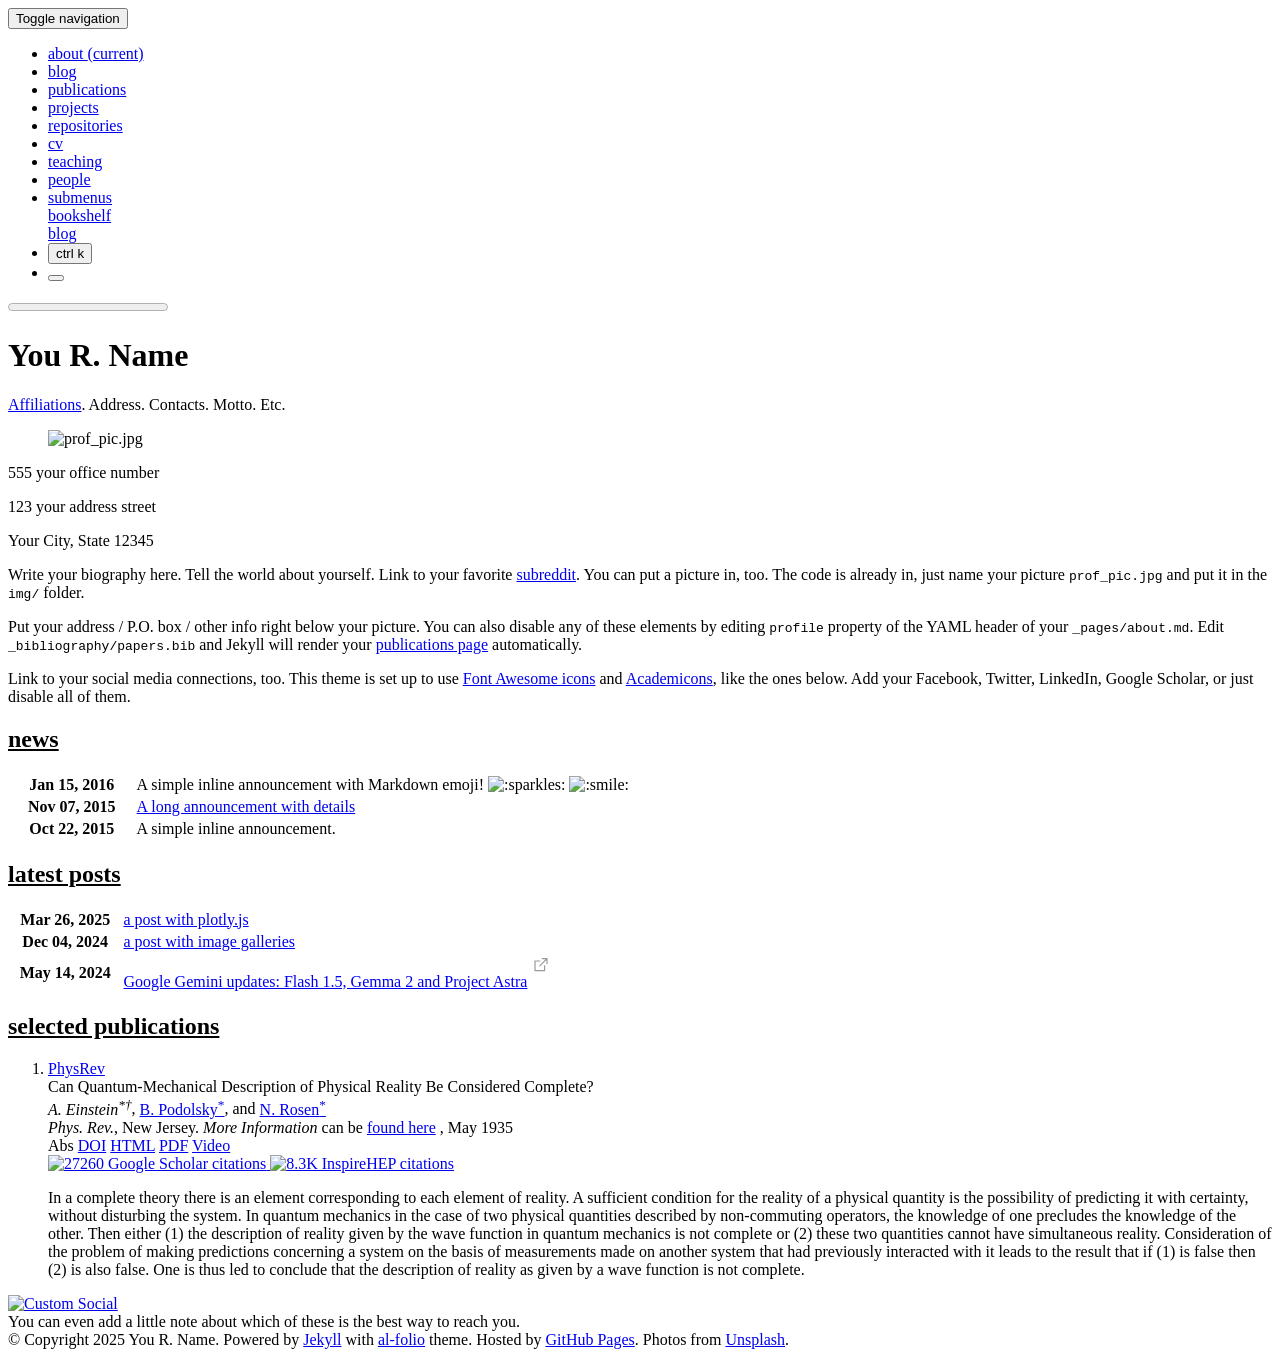
==== index.html @ 9311522e "Deploying to gh-pages from @ hiyaa1106/github.io@0f2633fef08ef905eaeafcde03e908ae1c4eefd9 🚀" ====
<!DOCTYPE html> <html lang="en"> <head> <meta http-equiv="Content-Type" content="text/html; charset=UTF-8"> <meta charset="utf-8"> <meta name="viewport" content="width=device-width, initial-scale=1, shrink-to-fit=no"> <meta http-equiv="X-UA-Compatible" content="IE=edge"> <title> You R. Name </title> <meta name="author" content="You R. Name"> <meta name="description" content="A simple, whitespace theme for academics. Based on [*folio](https://github.com/bogoli/-folio) design. "> <meta name="keywords" content="jekyll, jekyll-theme, academic-website, portfolio-website"> <link rel="stylesheet" href="/al-folio/assets/css/bootstrap.min.css?a4b3f509e79c54a512b890d73235ef04"> <link rel="stylesheet" href="https://cdn.jsdelivr.net/npm/mdbootstrap@4.20.0/css/mdb.min.css" integrity="sha256-jpjYvU3G3N6nrrBwXJoVEYI/0zw8htfFnhT9ljN3JJw=" crossorigin="anonymous"> <link defer rel="stylesheet" href="/al-folio/assets/css/academicons.min.css?f0b7046b84e425c55f3463ac249818f5"> <link defer rel="stylesheet" href="/al-folio/assets/css/scholar-icons.css?62b2ac103a88034e6882a5be5f3e2772"> <link defer rel="stylesheet" type="text/css" href="https://fonts.googleapis.com/css?family=Roboto:300,400,500,700|Roboto+Slab:100,300,400,500,700|Material+Icons&amp;display=swap"> <link defer rel="stylesheet" href="/al-folio/assets/css/jekyll-pygments-themes-github.css?591dab5a4e56573bf4ef7fd332894c99" media="" id="highlight_theme_light"> <link rel="shortcut icon" href="data:image/svg+xml,&lt;svg%20xmlns=%22http://www.w3.org/2000/svg%22%20viewBox=%220%200%20100%20100%22&gt;&lt;text%20y=%22.9em%22%20font-size=%2290%22&gt;%E2%9A%9B%EF%B8%8F&lt;/text&gt;&lt;/svg&gt;"> <link rel="stylesheet" href="/al-folio/assets/css/main.css?d41d8cd98f00b204e9800998ecf8427e"> <link rel="canonical" href="https://alshedivat.github.io/al-folio/"> <script src="/al-folio/assets/js/theme.js?a81d82887dd692e91686b43de4542f18"></script> <link defer rel="stylesheet" href="/al-folio/assets/css/jekyll-pygments-themes-native.css?5847e5ed4a4568527aa6cfab446049ca" media="none" id="highlight_theme_dark"> <script>
    initTheme();
  </script> </head> <body class="fixed-top-nav "> <header> <nav id="navbar" class="navbar navbar-light navbar-expand-sm fixed-top" role="navigation"> <div class="container"> <button class="navbar-toggler collapsed ml-auto" type="button" data-toggle="collapse" data-target="#navbarNav" aria-controls="navbarNav" aria-expanded="false" aria-label="Toggle navigation"> <span class="sr-only">Toggle navigation</span> <span class="icon-bar top-bar"></span> <span class="icon-bar middle-bar"></span> <span class="icon-bar bottom-bar"></span> </button> <div class="collapse navbar-collapse text-right" id="navbarNav"> <ul class="navbar-nav ml-auto flex-nowrap"> <li class="nav-item active"> <a class="nav-link" href="/al-folio/">about <span class="sr-only">(current)</span> </a> </li> <li class="nav-item "> <a class="nav-link" href="/al-folio/blog/">blog </a> </li> <li class="nav-item "> <a class="nav-link" href="/al-folio/publications/">publications </a> </li> <li class="nav-item "> <a class="nav-link" href="/al-folio/projects/">projects </a> </li> <li class="nav-item "> <a class="nav-link" href="/al-folio/repositories/">repositories </a> </li> <li class="nav-item "> <a class="nav-link" href="/al-folio/cv/">cv </a> </li> <li class="nav-item "> <a class="nav-link" href="/al-folio/teaching/">teaching </a> </li> <li class="nav-item "> <a class="nav-link" href="/al-folio/people/">people </a> </li> <li class="nav-item dropdown "> <a class="nav-link dropdown-toggle" href="#" id="navbarDropdown" role="button" data-toggle="dropdown" aria-haspopup="true" aria-expanded="false">submenus </a> <div class="dropdown-menu dropdown-menu-right" aria-labelledby="navbarDropdown"> <a class="dropdown-item " href="/al-folio/books/">bookshelf</a> <div class="dropdown-divider"></div> <a class="dropdown-item " href="/al-folio/blog/">blog</a> </div> </li> <li class="nav-item"> <button id="search-toggle" title="Search" onclick="openSearchModal()"> <span class="nav-link">ctrl k <i class="ti ti-search"></i></span> </button> </li> <li class="toggle-container"> <button id="light-toggle" title="Change theme"> <i class="ti ti-sun-moon" id="light-toggle-system"></i> <i class="ti ti-moon-filled" id="light-toggle-dark"></i> <i class="ti ti-sun-filled" id="light-toggle-light"></i> </button> </li> </ul> </div> </div> </nav> <progress id="progress" value="0"> <div class="progress-container"> <span class="progress-bar"></span> </div> </progress> </header> <div class="container mt-5" role="main"> <div class="post"> <header class="post-header"> <h1 class="post-title"> <span class="font-weight-bold">You</span> R. Name </h1> <p class="desc"><a href="#">Affiliations</a>. Address. Contacts. Motto. Etc.</p> </header> <article> <div class="profile float-right"> <figure> <picture> <source class="responsive-img-srcset" srcset="/al-folio/assets/img/prof_pic-480.webp 480w,/al-folio/assets/img/prof_pic-800.webp 800w,/al-folio/assets/img/prof_pic-1400.webp 1400w," type="image/webp" sizes="(min-width: 930px) 270.0px, (min-width: 576px) 30vw, 95vw"> <img src="/al-folio/assets/img/prof_pic.jpg?974957d202f671e4fa6700c04e68deae" class="img-fluid z-depth-1 rounded" width="100%" height="auto" alt="prof_pic.jpg" loading="eager" onerror="this.onerror=null; $('.responsive-img-srcset').remove();"> </source></picture> </figure> <div class="more-info"> <p>555 your office number</p> <p>123 your address street</p> <p>Your City, State 12345</p> </div> </div> <div class="clearfix"> <p>Write your biography here. Tell the world about yourself. Link to your favorite <a href="http://reddit.com" rel="external nofollow noopener" target="_blank">subreddit</a>. You can put a picture in, too. The code is already in, just name your picture <code class="language-plaintext highlighter-rouge">prof_pic.jpg</code> and put it in the <code class="language-plaintext highlighter-rouge">img/</code> folder.</p> <p>Put your address / P.O. box / other info right below your picture. You can also disable any of these elements by editing <code class="language-plaintext highlighter-rouge">profile</code> property of the YAML header of your <code class="language-plaintext highlighter-rouge">_pages/about.md</code>. Edit <code class="language-plaintext highlighter-rouge">_bibliography/papers.bib</code> and Jekyll will render your <a href="/al-folio/publications/">publications page</a> automatically.</p> <p>Link to your social media connections, too. This theme is set up to use <a href="https://fontawesome.com/" rel="external nofollow noopener" target="_blank">Font Awesome icons</a> and <a href="https://jpswalsh.github.io/academicons/" rel="external nofollow noopener" target="_blank">Academicons</a>, like the ones below. Add your Facebook, Twitter, LinkedIn, Google Scholar, or just disable all of them.</p> </div> <h2> <a href="/al-folio/news/" style="color: inherit">news</a> </h2> <div class="news"> <div class="table-responsive"> <table class="table table-sm table-borderless"> <tr> <th scope="row" style="width: 20%">Jan 15, 2016</th> <td> A simple inline announcement with Markdown emoji! <img class="emoji" title=":sparkles:" alt=":sparkles:" src="https://github.githubassets.com/images/icons/emoji/unicode/2728.png" height="20" width="20"> <img class="emoji" title=":smile:" alt=":smile:" src="https://github.githubassets.com/images/icons/emoji/unicode/1f604.png" height="20" width="20"> </td> </tr> <tr> <th scope="row" style="width: 20%">Nov 07, 2015</th> <td> <a class="news-title" href="/al-folio/news/announcement_2/">A long announcement with details</a> </td> </tr> <tr> <th scope="row" style="width: 20%">Oct 22, 2015</th> <td> A simple inline announcement. </td> </tr> </table> </div> </div> <h2> <a href="/al-folio/blog/" style="color: inherit">latest posts</a> </h2> <div class="news"> <div class="table-responsive" style="max-height: 60vw"> <table class="table table-sm table-borderless"> <tr> <th scope="row" style="width: 20%">Mar 26, 2025</th> <td> <a class="news-title" href="/al-folio/blog/2025/plotly/">a post with plotly.js</a> </td> </tr> <tr> <th scope="row" style="width: 20%">Dec 04, 2024</th> <td> <a class="news-title" href="/al-folio/blog/2024/photo-gallery/">a post with image galleries</a> </td> </tr> <tr> <th scope="row" style="width: 20%">May 14, 2024</th> <td> <a class="news-title" href="https://blog.google/technology/ai/google-gemini-update-flash-ai-assistant-io-2024/" target="_blank" rel="external nofollow noopener">Google Gemini updates: Flash 1.5, Gemma 2 and Project Astra</a> <svg width="2rem" height="2rem" viewbox="0 0 40 40" xmlns="http://www.w3.org/2000/svg"> <path d="M17 13.5v6H5v-12h6m3-3h6v6m0-6-9 9" class="icon_svg-stroke" stroke="#999" stroke-width="1.5" fill="none" fill-rule="evenodd" stroke-linecap="round" stroke-linejoin="round"></path> </svg> </td> </tr> </table> </div> </div> <h2> <a href="/al-folio/publications/" style="color: inherit">selected publications</a> </h2> <div class="publications"> <ol class="bibliography"><li> <div class="row"> <div class="col col-sm-2 abbr"> <abbr class="badge rounded w-100"> <a href="https://journals.aps.org/" rel="external nofollow noopener" target="_blank">PhysRev</a> </abbr> </div> <div id="PhysRev.47.777" class="col-sm-8"> <div class="title">Can Quantum-Mechanical Description of Physical Reality Be Considered Complete?</div> <div class="author"> <em>A. Einstein<sup>*†</sup></em>, <a href="https://en.wikipedia.org/wiki/Boris_Podolsky" rel="external nofollow noopener" target="_blank">B. Podolsky<sup>*</sup></a>, and <a href="https://en.wikipedia.org/wiki/Nathan_Rosen" rel="external nofollow noopener" target="_blank">N. Rosen<sup>*</sup></a> <i class="fa-solid fa-circle-info ml-1" data-toggle="popover" data-placement="top" data-html="true" data-content="* Example use of superscripts&lt;br&gt;† Albert Einstein"> </i> </div> <div class="periodical"> <em>Phys. Rev.</em>, New Jersey. <em>More Information</em> can be <a href="https://github.com/alshedivat/al-folio/" rel="external nofollow noopener" target="_blank">found here</a> , May 1935 </div> <div class="periodical"> </div> <div class="links"> <a class="abstract btn btn-sm z-depth-0" role="button">Abs</a> <a href="https://doi.org/10.1103/PhysRev.47.777" class="btn btn-sm z-depth-0" role="button" rel="external nofollow noopener" target="_blank">DOI</a> <a href="https://journals.aps.org/pr/abstract/10.1103/PhysRev.47.777" class="btn btn-sm z-depth-0" role="button" rel="external nofollow noopener" target="_blank">HTML</a> <a href="/al-folio/assets/pdf/example_pdf.pdf" class="btn btn-sm z-depth-0" role="button">PDF</a> <a href="https://www.youtube-nocookie.com/embed/aqz-KE-bpKQ" class="btn btn-sm z-depth-0" role="button" rel="external nofollow noopener" target="_blank">Video</a> </div> <div class="badges"> <span class="altmetric-embed" data-badge-type="2" data-badge-popover="right" data-altmetric-id="248277"></span> <span class="__dimensions_badge_embed__" data-doi="10.1103/PhysRev.47.777" data-style="small_rectangle" data-legend="hover-right" style="margin-bottom: 3px;"></span> <a href="https://scholar.google.com/citations?view_op=view_citation&amp;hl=en&amp;user=qc6CJjYAAAAJ&amp;citation_for_view=qc6CJjYAAAAJ:qyhmnyLat1gC" aria-label="Google Scholar link" role="button" rel="external nofollow noopener" target="_blank"> <img src="https://img.shields.io/badge/scholar-27260-4285F4?logo=googlescholar&amp;labelColor=beige" alt="27260 Google Scholar citations"> </a> <a href="https://inspirehep.net/literature/3255" aria-label="Inspirehep link" role="button" rel="external nofollow noopener" target="_blank"> <img src="https://img.shields.io/badge/inspire-8.3K-001628?logo=inspire&amp;logoColor=001628&amp;labelColor=beige" alt="8.3K InspireHEP citations"> </a> </div> <div class="abstract hidden"> <p>In a complete theory there is an element corresponding to each element of reality. A sufficient condition for the reality of a physical quantity is the possibility of predicting it with certainty, without disturbing the system. In quantum mechanics in the case of two physical quantities described by non-commuting operators, the knowledge of one precludes the knowledge of the other. Then either (1) the description of reality given by the wave function in quantum mechanics is not complete or (2) these two quantities cannot have simultaneous reality. Consideration of the problem of making predictions concerning a system on the basis of measurements made on another system that had previously interacted with it leads to the result that if (1) is false then (2) is also false. One is thus led to conclude that the description of reality as given by a wave function is not complete.</p> </div> </div> </div> </li></ol> </div> <div class="social"> <div class="contact-icons"> <a href="/al-folio/assets/pdf/example_pdf.pdf" title="CV" target="_blank"><i class="ai ai-cv"></i></a> <a href="mailto:%79%6F%75@%65%78%61%6D%70%6C%65.%63%6F%6D" title="email"><i class="fa-solid fa-envelope"></i></a> <a href="https://inspirehep.net/authors/1010907" title="Inspire HEP" rel="external nofollow noopener" target="_blank"><i class="ai ai-inspire"></i></a> <a href="/al-folio/feed.xml" title="RSS Feed"><i class="fa-solid fa-square-rss"></i></a> <a href="https://scholar.google.com/citations?user=qc6CJjYAAAAJ" title="Google Scholar" rel="external nofollow noopener" target="_blank"><i class="ai ai-google-scholar"></i></a> <a href="https://www.alberteinstein.com/" title="Custom Social" rel="external nofollow noopener" target="_blank"> <img src="https://www.alberteinstein.com/wp-content/uploads/2024/03/cropped-favicon-192x192.png" alt="Custom Social"> </a> </div> <div class="contact-note">You can even add a little note about which of these is the best way to reach you. </div> </div> </article> </div> </div> <footer class="fixed-bottom" role="contentinfo"> <div class="container mt-0"> © Copyright 2025 You R. Name. Powered by <a href="https://jekyllrb.com/" target="_blank" rel="external nofollow noopener">Jekyll</a> with <a href="https://github.com/alshedivat/al-folio" rel="external nofollow noopener" target="_blank">al-folio</a> theme. Hosted by <a href="https://pages.github.com/" target="_blank" rel="external nofollow noopener">GitHub Pages</a>. Photos from <a href="https://unsplash.com" target="_blank" rel="external nofollow noopener">Unsplash</a>. </div> </footer> <script src="https://cdn.jsdelivr.net/npm/jquery@3.6.0/dist/jquery.min.js" integrity="sha256-/xUj+3OJU5yExlq6GSYGSHk7tPXikynS7ogEvDej/m4=" crossorigin="anonymous"></script> <script src="/al-folio/assets/js/bootstrap.bundle.min.js"></script> <script src="https://cdn.jsdelivr.net/npm/mdbootstrap@4.20.0/js/mdb.min.js" integrity="sha256-NdbiivsvWt7VYCt6hYNT3h/th9vSTL4EDWeGs5SN3DA=" crossorigin="anonymous"></script> <script defer src="https://cdn.jsdelivr.net/npm/masonry-layout@4.2.2/dist/masonry.pkgd.min.js" integrity="sha256-Nn1q/fx0H7SNLZMQ5Hw5JLaTRZp0yILA/FRexe19VdI=" crossorigin="anonymous"></script> <script defer src="https://cdn.jsdelivr.net/npm/imagesloaded@5.0.0/imagesloaded.pkgd.min.js" integrity="sha256-htrLFfZJ6v5udOG+3kNLINIKh2gvoKqwEhHYfTTMICc=" crossorigin="anonymous"></script> <script defer src="/al-folio/assets/js/masonry.js?a0db7e5d5c70cc3252b3138b0c91dcaf" type="text/javascript"></script> <script defer src="https://cdn.jsdelivr.net/npm/medium-zoom@1.1.0/dist/medium-zoom.min.js" integrity="sha256-ZgMyDAIYDYGxbcpJcfUnYwNevG/xi9OHKaR/8GK+jWc=" crossorigin="anonymous"></script> <script defer src="/al-folio/assets/js/zoom.js?85ddb88934d28b74e78031fd54cf8308"></script> <script src="/al-folio/assets/js/no_defer.js?2781658a0a2b13ed609542042a859126"></script> <script defer src="/al-folio/assets/js/common.js?c15de51d4bb57887caa2c21988d97279"></script> <script defer src="/al-folio/assets/js/copy_code.js?c8a01c11a92744d44b093fc3bda915df" type="text/javascript"></script> <script defer src="/al-folio/assets/js/jupyter_new_tab.js?d9f17b6adc2311cbabd747f4538bb15f"></script> <script async src="https://d1bxh8uas1mnw7.cloudfront.net/assets/embed.js"></script> <script async src="https://badge.dimensions.ai/badge.js"></script> <script defer type="text/javascript" id="MathJax-script" src="https://cdn.jsdelivr.net/npm/mathjax@3.2.2/es5/tex-mml-chtml.js" integrity="sha256-MASABpB4tYktI2Oitl4t+78w/lyA+D7b/s9GEP0JOGI=" crossorigin="anonymous"></script> <script src="/al-folio/assets/js/mathjax-setup.js?a5bb4e6a542c546dd929b24b8b236dfd"></script> <script defer src="https://cdnjs.cloudflare.com/polyfill/v3/polyfill.min.js?features=es6" crossorigin="anonymous"></script> <script defer src="/al-folio/assets/js/progress-bar.js?2f30e0e6801ea8f5036fa66e1ab0a71a" type="text/javascript"></script> <script src="/al-folio/assets/js/vanilla-back-to-top.min.js?f40d453793ff4f64e238e420181a1d17"></script> <script>
    addBackToTop();
  </script> <script type="module" src="/al-folio/assets/js/search/ninja-keys.min.js?a3446f084dcaecc5f75aa1757d087dcf"></script> <ninja-keys hidebreadcrumbs noautoloadmdicons placeholder="Type to start searching"></ninja-keys> <script src="/al-folio/assets/js/search-setup.js?6c304f7b1992d4b60f7a07956e52f04a"></script> <script src="/al-folio/assets/js/search-data.js"></script> <script src="/al-folio/assets/js/shortcut-key.js?6f508d74becd347268a7f822bca7309d"></script> </body> </html>
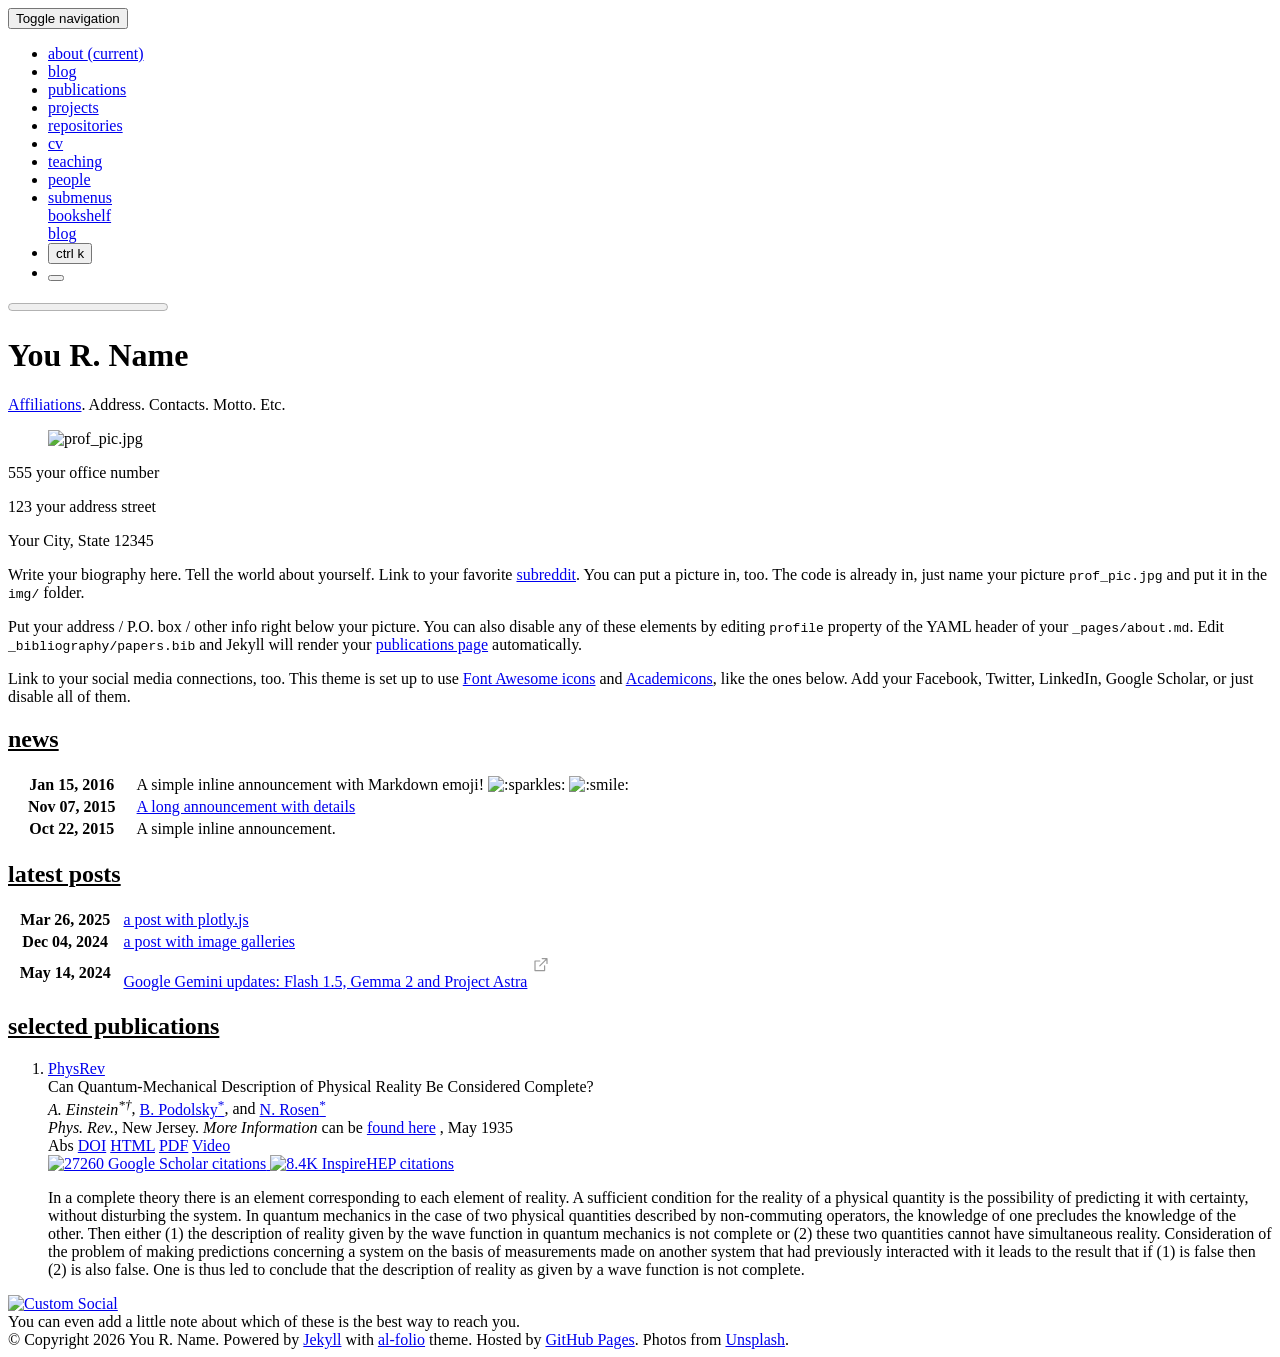
==== commit e82ba5c4: "Deploying to gh-pages from @ hiyaa1106/github.io@1d0d1fbc29e5f414a9b60d24af4a38abe0039ab9 🚀" ====
--- a/index.html
+++ b/index.html
@@ -1,5 +1,5 @@
 <!DOCTYPE html> <html lang="en"> <head> <meta http-equiv="Content-Type" content="text/html; charset=UTF-8"> <meta charset="utf-8"> <meta name="viewport" content="width=device-width, initial-scale=1, shrink-to-fit=no"> <meta http-equiv="X-UA-Compatible" content="IE=edge"> <title> You R. Name </title> <meta name="author" content="You R. Name"> <meta name="description" content="A simple, whitespace theme for academics. Based on [*folio](https://github.com/bogoli/-folio) design. "> <meta name="keywords" content="jekyll, jekyll-theme, academic-website, portfolio-website"> <link rel="stylesheet" href="/al-folio/assets/css/bootstrap.min.css?a4b3f509e79c54a512b890d73235ef04"> <link rel="stylesheet" href="https://cdn.jsdelivr.net/npm/mdbootstrap@4.20.0/css/mdb.min.css" integrity="sha256-jpjYvU3G3N6nrrBwXJoVEYI/0zw8htfFnhT9ljN3JJw=" crossorigin="anonymous"> <link defer rel="stylesheet" href="/al-folio/assets/css/academicons.min.css?f0b7046b84e425c55f3463ac249818f5"> <link defer rel="stylesheet" href="/al-folio/assets/css/scholar-icons.css?62b2ac103a88034e6882a5be5f3e2772"> <link defer rel="stylesheet" type="text/css" href="https://fonts.googleapis.com/css?family=Roboto:300,400,500,700|Roboto+Slab:100,300,400,500,700|Material+Icons&amp;display=swap"> <link defer rel="stylesheet" href="/al-folio/assets/css/jekyll-pygments-themes-github.css?591dab5a4e56573bf4ef7fd332894c99" media="" id="highlight_theme_light"> <link rel="shortcut icon" href="data:image/svg+xml,&lt;svg%20xmlns=%22http://www.w3.org/2000/svg%22%20viewBox=%220%200%20100%20100%22&gt;&lt;text%20y=%22.9em%22%20font-size=%2290%22&gt;%E2%9A%9B%EF%B8%8F&lt;/text&gt;&lt;/svg&gt;"> <link rel="stylesheet" href="/al-folio/assets/css/main.css?d41d8cd98f00b204e9800998ecf8427e"> <link rel="canonical" href="https://alshedivat.github.io/al-folio/"> <script src="/al-folio/assets/js/theme.js?a81d82887dd692e91686b43de4542f18"></script> <link defer rel="stylesheet" href="/al-folio/assets/css/jekyll-pygments-themes-native.css?5847e5ed4a4568527aa6cfab446049ca" media="none" id="highlight_theme_dark"> <script>
     initTheme();
-  </script> </head> <body class="fixed-top-nav "> <header> <nav id="navbar" class="navbar navbar-light navbar-expand-sm fixed-top" role="navigation"> <div class="container"> <button class="navbar-toggler collapsed ml-auto" type="button" data-toggle="collapse" data-target="#navbarNav" aria-controls="navbarNav" aria-expanded="false" aria-label="Toggle navigation"> <span class="sr-only">Toggle navigation</span> <span class="icon-bar top-bar"></span> <span class="icon-bar middle-bar"></span> <span class="icon-bar bottom-bar"></span> </button> <div class="collapse navbar-collapse text-right" id="navbarNav"> <ul class="navbar-nav ml-auto flex-nowrap"> <li class="nav-item active"> <a class="nav-link" href="/al-folio/">about <span class="sr-only">(current)</span> </a> </li> <li class="nav-item "> <a class="nav-link" href="/al-folio/blog/">blog </a> </li> <li class="nav-item "> <a class="nav-link" href="/al-folio/publications/">publications </a> </li> <li class="nav-item "> <a class="nav-link" href="/al-folio/projects/">projects </a> </li> <li class="nav-item "> <a class="nav-link" href="/al-folio/repositories/">repositories </a> </li> <li class="nav-item "> <a class="nav-link" href="/al-folio/cv/">cv </a> </li> <li class="nav-item "> <a class="nav-link" href="/al-folio/teaching/">teaching </a> </li> <li class="nav-item "> <a class="nav-link" href="/al-folio/people/">people </a> </li> <li class="nav-item dropdown "> <a class="nav-link dropdown-toggle" href="#" id="navbarDropdown" role="button" data-toggle="dropdown" aria-haspopup="true" aria-expanded="false">submenus </a> <div class="dropdown-menu dropdown-menu-right" aria-labelledby="navbarDropdown"> <a class="dropdown-item " href="/al-folio/books/">bookshelf</a> <div class="dropdown-divider"></div> <a class="dropdown-item " href="/al-folio/blog/">blog</a> </div> </li> <li class="nav-item"> <button id="search-toggle" title="Search" onclick="openSearchModal()"> <span class="nav-link">ctrl k <i class="ti ti-search"></i></span> </button> </li> <li class="toggle-container"> <button id="light-toggle" title="Change theme"> <i class="ti ti-sun-moon" id="light-toggle-system"></i> <i class="ti ti-moon-filled" id="light-toggle-dark"></i> <i class="ti ti-sun-filled" id="light-toggle-light"></i> </button> </li> </ul> </div> </div> </nav> <progress id="progress" value="0"> <div class="progress-container"> <span class="progress-bar"></span> </div> </progress> </header> <div class="container mt-5" role="main"> <div class="post"> <header class="post-header"> <h1 class="post-title"> <span class="font-weight-bold">You</span> R. Name </h1> <p class="desc"><a href="#">Affiliations</a>. Address. Contacts. Motto. Etc.</p> </header> <article> <div class="profile float-right"> <figure> <picture> <source class="responsive-img-srcset" srcset="/al-folio/assets/img/prof_pic-480.webp 480w,/al-folio/assets/img/prof_pic-800.webp 800w,/al-folio/assets/img/prof_pic-1400.webp 1400w," type="image/webp" sizes="(min-width: 930px) 270.0px, (min-width: 576px) 30vw, 95vw"> <img src="/al-folio/assets/img/prof_pic.jpg?974957d202f671e4fa6700c04e68deae" class="img-fluid z-depth-1 rounded" width="100%" height="auto" alt="prof_pic.jpg" loading="eager" onerror="this.onerror=null; $('.responsive-img-srcset').remove();"> </source></picture> </figure> <div class="more-info"> <p>555 your office number</p> <p>123 your address street</p> <p>Your City, State 12345</p> </div> </div> <div class="clearfix"> <p>Write your biography here. Tell the world about yourself. Link to your favorite <a href="http://reddit.com" rel="external nofollow noopener" target="_blank">subreddit</a>. You can put a picture in, too. The code is already in, just name your picture <code class="language-plaintext highlighter-rouge">prof_pic.jpg</code> and put it in the <code class="language-plaintext highlighter-rouge">img/</code> folder.</p> <p>Put your address / P.O. box / other info right below your picture. You can also disable any of these elements by editing <code class="language-plaintext highlighter-rouge">profile</code> property of the YAML header of your <code class="language-plaintext highlighter-rouge">_pages/about.md</code>. Edit <code class="language-plaintext highlighter-rouge">_bibliography/papers.bib</code> and Jekyll will render your <a href="/al-folio/publications/">publications page</a> automatically.</p> <p>Link to your social media connections, too. This theme is set up to use <a href="https://fontawesome.com/" rel="external nofollow noopener" target="_blank">Font Awesome icons</a> and <a href="https://jpswalsh.github.io/academicons/" rel="external nofollow noopener" target="_blank">Academicons</a>, like the ones below. Add your Facebook, Twitter, LinkedIn, Google Scholar, or just disable all of them.</p> </div> <h2> <a href="/al-folio/news/" style="color: inherit">news</a> </h2> <div class="news"> <div class="table-responsive"> <table class="table table-sm table-borderless"> <tr> <th scope="row" style="width: 20%">Jan 15, 2016</th> <td> A simple inline announcement with Markdown emoji! <img class="emoji" title=":sparkles:" alt=":sparkles:" src="https://github.githubassets.com/images/icons/emoji/unicode/2728.png" height="20" width="20"> <img class="emoji" title=":smile:" alt=":smile:" src="https://github.githubassets.com/images/icons/emoji/unicode/1f604.png" height="20" width="20"> </td> </tr> <tr> <th scope="row" style="width: 20%">Nov 07, 2015</th> <td> <a class="news-title" href="/al-folio/news/announcement_2/">A long announcement with details</a> </td> </tr> <tr> <th scope="row" style="width: 20%">Oct 22, 2015</th> <td> A simple inline announcement. </td> </tr> </table> </div> </div> <h2> <a href="/al-folio/blog/" style="color: inherit">latest posts</a> </h2> <div class="news"> <div class="table-responsive" style="max-height: 60vw"> <table class="table table-sm table-borderless"> <tr> <th scope="row" style="width: 20%">Mar 26, 2025</th> <td> <a class="news-title" href="/al-folio/blog/2025/plotly/">a post with plotly.js</a> </td> </tr> <tr> <th scope="row" style="width: 20%">Dec 04, 2024</th> <td> <a class="news-title" href="/al-folio/blog/2024/photo-gallery/">a post with image galleries</a> </td> </tr> <tr> <th scope="row" style="width: 20%">May 14, 2024</th> <td> <a class="news-title" href="https://blog.google/technology/ai/google-gemini-update-flash-ai-assistant-io-2024/" target="_blank" rel="external nofollow noopener">Google Gemini updates: Flash 1.5, Gemma 2 and Project Astra</a> <svg width="2rem" height="2rem" viewbox="0 0 40 40" xmlns="http://www.w3.org/2000/svg"> <path d="M17 13.5v6H5v-12h6m3-3h6v6m0-6-9 9" class="icon_svg-stroke" stroke="#999" stroke-width="1.5" fill="none" fill-rule="evenodd" stroke-linecap="round" stroke-linejoin="round"></path> </svg> </td> </tr> </table> </div> </div> <h2> <a href="/al-folio/publications/" style="color: inherit">selected publications</a> </h2> <div class="publications"> <ol class="bibliography"><li> <div class="row"> <div class="col col-sm-2 abbr"> <abbr class="badge rounded w-100"> <a href="https://journals.aps.org/" rel="external nofollow noopener" target="_blank">PhysRev</a> </abbr> </div> <div id="PhysRev.47.777" class="col-sm-8"> <div class="title">Can Quantum-Mechanical Description of Physical Reality Be Considered Complete?</div> <div class="author"> <em>A. Einstein<sup>*†</sup></em>, <a href="https://en.wikipedia.org/wiki/Boris_Podolsky" rel="external nofollow noopener" target="_blank">B. Podolsky<sup>*</sup></a>, and <a href="https://en.wikipedia.org/wiki/Nathan_Rosen" rel="external nofollow noopener" target="_blank">N. Rosen<sup>*</sup></a> <i class="fa-solid fa-circle-info ml-1" data-toggle="popover" data-placement="top" data-html="true" data-content="* Example use of superscripts&lt;br&gt;† Albert Einstein"> </i> </div> <div class="periodical"> <em>Phys. Rev.</em>, New Jersey. <em>More Information</em> can be <a href="https://github.com/alshedivat/al-folio/" rel="external nofollow noopener" target="_blank">found here</a> , May 1935 </div> <div class="periodical"> </div> <div class="links"> <a class="abstract btn btn-sm z-depth-0" role="button">Abs</a> <a href="https://doi.org/10.1103/PhysRev.47.777" class="btn btn-sm z-depth-0" role="button" rel="external nofollow noopener" target="_blank">DOI</a> <a href="https://journals.aps.org/pr/abstract/10.1103/PhysRev.47.777" class="btn btn-sm z-depth-0" role="button" rel="external nofollow noopener" target="_blank">HTML</a> <a href="/al-folio/assets/pdf/example_pdf.pdf" class="btn btn-sm z-depth-0" role="button">PDF</a> <a href="https://www.youtube-nocookie.com/embed/aqz-KE-bpKQ" class="btn btn-sm z-depth-0" role="button" rel="external nofollow noopener" target="_blank">Video</a> </div> <div class="badges"> <span class="altmetric-embed" data-badge-type="2" data-badge-popover="right" data-altmetric-id="248277"></span> <span class="__dimensions_badge_embed__" data-doi="10.1103/PhysRev.47.777" data-style="small_rectangle" data-legend="hover-right" style="margin-bottom: 3px;"></span> <a href="https://scholar.google.com/citations?view_op=view_citation&amp;hl=en&amp;user=qc6CJjYAAAAJ&amp;citation_for_view=qc6CJjYAAAAJ:qyhmnyLat1gC" aria-label="Google Scholar link" role="button" rel="external nofollow noopener" target="_blank"> <img src="https://img.shields.io/badge/scholar-27260-4285F4?logo=googlescholar&amp;labelColor=beige" alt="27260 Google Scholar citations"> </a> <a href="https://inspirehep.net/literature/3255" aria-label="Inspirehep link" role="button" rel="external nofollow noopener" target="_blank"> <img src="https://img.shields.io/badge/inspire-8.3K-001628?logo=inspire&amp;logoColor=001628&amp;labelColor=beige" alt="8.3K InspireHEP citations"> </a> </div> <div class="abstract hidden"> <p>In a complete theory there is an element corresponding to each element of reality. A sufficient condition for the reality of a physical quantity is the possibility of predicting it with certainty, without disturbing the system. In quantum mechanics in the case of two physical quantities described by non-commuting operators, the knowledge of one precludes the knowledge of the other. Then either (1) the description of reality given by the wave function in quantum mechanics is not complete or (2) these two quantities cannot have simultaneous reality. Consideration of the problem of making predictions concerning a system on the basis of measurements made on another system that had previously interacted with it leads to the result that if (1) is false then (2) is also false. One is thus led to conclude that the description of reality as given by a wave function is not complete.</p> </div> </div> </div> </li></ol> </div> <div class="social"> <div class="contact-icons"> <a href="/al-folio/assets/pdf/example_pdf.pdf" title="CV" target="_blank"><i class="ai ai-cv"></i></a> <a href="mailto:%79%6F%75@%65%78%61%6D%70%6C%65.%63%6F%6D" title="email"><i class="fa-solid fa-envelope"></i></a> <a href="https://inspirehep.net/authors/1010907" title="Inspire HEP" rel="external nofollow noopener" target="_blank"><i class="ai ai-inspire"></i></a> <a href="/al-folio/feed.xml" title="RSS Feed"><i class="fa-solid fa-square-rss"></i></a> <a href="https://scholar.google.com/citations?user=qc6CJjYAAAAJ" title="Google Scholar" rel="external nofollow noopener" target="_blank"><i class="ai ai-google-scholar"></i></a> <a href="https://www.alberteinstein.com/" title="Custom Social" rel="external nofollow noopener" target="_blank"> <img src="https://www.alberteinstein.com/wp-content/uploads/2024/03/cropped-favicon-192x192.png" alt="Custom Social"> </a> </div> <div class="contact-note">You can even add a little note about which of these is the best way to reach you. </div> </div> </article> </div> </div> <footer class="fixed-bottom" role="contentinfo"> <div class="container mt-0"> © Copyright 2025 You R. Name. Powered by <a href="https://jekyllrb.com/" target="_blank" rel="external nofollow noopener">Jekyll</a> with <a href="https://github.com/alshedivat/al-folio" rel="external nofollow noopener" target="_blank">al-folio</a> theme. Hosted by <a href="https://pages.github.com/" target="_blank" rel="external nofollow noopener">GitHub Pages</a>. Photos from <a href="https://unsplash.com" target="_blank" rel="external nofollow noopener">Unsplash</a>. </div> </footer> <script src="https://cdn.jsdelivr.net/npm/jquery@3.6.0/dist/jquery.min.js" integrity="sha256-/xUj+3OJU5yExlq6GSYGSHk7tPXikynS7ogEvDej/m4=" crossorigin="anonymous"></script> <script src="/al-folio/assets/js/bootstrap.bundle.min.js"></script> <script src="https://cdn.jsdelivr.net/npm/mdbootstrap@4.20.0/js/mdb.min.js" integrity="sha256-NdbiivsvWt7VYCt6hYNT3h/th9vSTL4EDWeGs5SN3DA=" crossorigin="anonymous"></script> <script defer src="https://cdn.jsdelivr.net/npm/masonry-layout@4.2.2/dist/masonry.pkgd.min.js" integrity="sha256-Nn1q/fx0H7SNLZMQ5Hw5JLaTRZp0yILA/FRexe19VdI=" crossorigin="anonymous"></script> <script defer src="https://cdn.jsdelivr.net/npm/imagesloaded@5.0.0/imagesloaded.pkgd.min.js" integrity="sha256-htrLFfZJ6v5udOG+3kNLINIKh2gvoKqwEhHYfTTMICc=" crossorigin="anonymous"></script> <script defer src="/al-folio/assets/js/masonry.js?a0db7e5d5c70cc3252b3138b0c91dcaf" type="text/javascript"></script> <script defer src="https://cdn.jsdelivr.net/npm/medium-zoom@1.1.0/dist/medium-zoom.min.js" integrity="sha256-ZgMyDAIYDYGxbcpJcfUnYwNevG/xi9OHKaR/8GK+jWc=" crossorigin="anonymous"></script> <script defer src="/al-folio/assets/js/zoom.js?85ddb88934d28b74e78031fd54cf8308"></script> <script src="/al-folio/assets/js/no_defer.js?2781658a0a2b13ed609542042a859126"></script> <script defer src="/al-folio/assets/js/common.js?c15de51d4bb57887caa2c21988d97279"></script> <script defer src="/al-folio/assets/js/copy_code.js?c8a01c11a92744d44b093fc3bda915df" type="text/javascript"></script> <script defer src="/al-folio/assets/js/jupyter_new_tab.js?d9f17b6adc2311cbabd747f4538bb15f"></script> <script async src="https://d1bxh8uas1mnw7.cloudfront.net/assets/embed.js"></script> <script async src="https://badge.dimensions.ai/badge.js"></script> <script defer type="text/javascript" id="MathJax-script" src="https://cdn.jsdelivr.net/npm/mathjax@3.2.2/es5/tex-mml-chtml.js" integrity="sha256-MASABpB4tYktI2Oitl4t+78w/lyA+D7b/s9GEP0JOGI=" crossorigin="anonymous"></script> <script src="/al-folio/assets/js/mathjax-setup.js?a5bb4e6a542c546dd929b24b8b236dfd"></script> <script defer src="https://cdnjs.cloudflare.com/polyfill/v3/polyfill.min.js?features=es6" crossorigin="anonymous"></script> <script defer src="/al-folio/assets/js/progress-bar.js?2f30e0e6801ea8f5036fa66e1ab0a71a" type="text/javascript"></script> <script src="/al-folio/assets/js/vanilla-back-to-top.min.js?f40d453793ff4f64e238e420181a1d17"></script> <script>
+  </script> </head> <body class="fixed-top-nav "> <header> <nav id="navbar" class="navbar navbar-light navbar-expand-sm fixed-top" role="navigation"> <div class="container"> <button class="navbar-toggler collapsed ml-auto" type="button" data-toggle="collapse" data-target="#navbarNav" aria-controls="navbarNav" aria-expanded="false" aria-label="Toggle navigation"> <span class="sr-only">Toggle navigation</span> <span class="icon-bar top-bar"></span> <span class="icon-bar middle-bar"></span> <span class="icon-bar bottom-bar"></span> </button> <div class="collapse navbar-collapse text-right" id="navbarNav"> <ul class="navbar-nav ml-auto flex-nowrap"> <li class="nav-item active"> <a class="nav-link" href="/al-folio/">about <span class="sr-only">(current)</span> </a> </li> <li class="nav-item "> <a class="nav-link" href="/al-folio/blog/">blog </a> </li> <li class="nav-item "> <a class="nav-link" href="/al-folio/publications/">publications </a> </li> <li class="nav-item "> <a class="nav-link" href="/al-folio/projects/">projects </a> </li> <li class="nav-item "> <a class="nav-link" href="/al-folio/repositories/">repositories </a> </li> <li class="nav-item "> <a class="nav-link" href="/al-folio/cv/">cv </a> </li> <li class="nav-item "> <a class="nav-link" href="/al-folio/teaching/">teaching </a> </li> <li class="nav-item "> <a class="nav-link" href="/al-folio/people/">people </a> </li> <li class="nav-item dropdown "> <a class="nav-link dropdown-toggle" href="#" id="navbarDropdown" role="button" data-toggle="dropdown" aria-haspopup="true" aria-expanded="false">submenus </a> <div class="dropdown-menu dropdown-menu-right" aria-labelledby="navbarDropdown"> <a class="dropdown-item " href="/al-folio/books/">bookshelf</a> <div class="dropdown-divider"></div> <a class="dropdown-item " href="/al-folio/blog/">blog</a> </div> </li> <li class="nav-item"> <button id="search-toggle" title="Search" onclick="openSearchModal()"> <span class="nav-link">ctrl k <i class="ti ti-search"></i></span> </button> </li> <li class="toggle-container"> <button id="light-toggle" title="Change theme"> <i class="ti ti-sun-moon" id="light-toggle-system"></i> <i class="ti ti-moon-filled" id="light-toggle-dark"></i> <i class="ti ti-sun-filled" id="light-toggle-light"></i> </button> </li> </ul> </div> </div> </nav> <progress id="progress" value="0"> <div class="progress-container"> <span class="progress-bar"></span> </div> </progress> </header> <div class="container mt-5" role="main"> <div class="post"> <header class="post-header"> <h1 class="post-title"> <span class="font-weight-bold">You</span> R. Name </h1> <p class="desc"><a href="#">Affiliations</a>. Address. Contacts. Motto. Etc.</p> </header> <article> <div class="profile float-right"> <figure> <picture> <source class="responsive-img-srcset" srcset="/al-folio/assets/img/prof_pic-480.webp 480w,/al-folio/assets/img/prof_pic-800.webp 800w,/al-folio/assets/img/prof_pic-1400.webp 1400w," type="image/webp" sizes="(min-width: 930px) 270.0px, (min-width: 576px) 30vw, 95vw"> <img src="/al-folio/assets/img/prof_pic.jpg?974957d202f671e4fa6700c04e68deae" class="img-fluid z-depth-1 rounded" width="100%" height="auto" alt="prof_pic.jpg" loading="eager" onerror="this.onerror=null; $('.responsive-img-srcset').remove();"> </source></picture> </figure> <div class="more-info"> <p>555 your office number</p> <p>123 your address street</p> <p>Your City, State 12345</p> </div> </div> <div class="clearfix"> <p>Write your biography here. Tell the world about yourself. Link to your favorite <a href="http://reddit.com" rel="external nofollow noopener" target="_blank">subreddit</a>. You can put a picture in, too. The code is already in, just name your picture <code class="language-plaintext highlighter-rouge">prof_pic.jpg</code> and put it in the <code class="language-plaintext highlighter-rouge">img/</code> folder.</p> <p>Put your address / P.O. box / other info right below your picture. You can also disable any of these elements by editing <code class="language-plaintext highlighter-rouge">profile</code> property of the YAML header of your <code class="language-plaintext highlighter-rouge">_pages/about.md</code>. Edit <code class="language-plaintext highlighter-rouge">_bibliography/papers.bib</code> and Jekyll will render your <a href="/al-folio/publications/">publications page</a> automatically.</p> <p>Link to your social media connections, too. This theme is set up to use <a href="https://fontawesome.com/" rel="external nofollow noopener" target="_blank">Font Awesome icons</a> and <a href="https://jpswalsh.github.io/academicons/" rel="external nofollow noopener" target="_blank">Academicons</a>, like the ones below. Add your Facebook, Twitter, LinkedIn, Google Scholar, or just disable all of them.</p> </div> <h2> <a href="/al-folio/news/" style="color: inherit">news</a> </h2> <div class="news"> <div class="table-responsive"> <table class="table table-sm table-borderless"> <tr> <th scope="row" style="width: 20%">Jan 15, 2016</th> <td> A simple inline announcement with Markdown emoji! <img class="emoji" title=":sparkles:" alt=":sparkles:" src="https://github.githubassets.com/images/icons/emoji/unicode/2728.png" height="20" width="20"> <img class="emoji" title=":smile:" alt=":smile:" src="https://github.githubassets.com/images/icons/emoji/unicode/1f604.png" height="20" width="20"> </td> </tr> <tr> <th scope="row" style="width: 20%">Nov 07, 2015</th> <td> <a class="news-title" href="/al-folio/news/announcement_2/">A long announcement with details</a> </td> </tr> <tr> <th scope="row" style="width: 20%">Oct 22, 2015</th> <td> A simple inline announcement. </td> </tr> </table> </div> </div> <h2> <a href="/al-folio/blog/" style="color: inherit">latest posts</a> </h2> <div class="news"> <div class="table-responsive" style="max-height: 60vw"> <table class="table table-sm table-borderless"> <tr> <th scope="row" style="width: 20%">Mar 26, 2025</th> <td> <a class="news-title" href="/al-folio/blog/2025/plotly/">a post with plotly.js</a> </td> </tr> <tr> <th scope="row" style="width: 20%">Dec 04, 2024</th> <td> <a class="news-title" href="/al-folio/blog/2024/photo-gallery/">a post with image galleries</a> </td> </tr> <tr> <th scope="row" style="width: 20%">May 14, 2024</th> <td> <a class="news-title" href="https://blog.google/technology/ai/google-gemini-update-flash-ai-assistant-io-2024/" target="_blank" rel="external nofollow noopener">Google Gemini updates: Flash 1.5, Gemma 2 and Project Astra</a> <svg width="2rem" height="2rem" viewbox="0 0 40 40" xmlns="http://www.w3.org/2000/svg"> <path d="M17 13.5v6H5v-12h6m3-3h6v6m0-6-9 9" class="icon_svg-stroke" stroke="#999" stroke-width="1.5" fill="none" fill-rule="evenodd" stroke-linecap="round" stroke-linejoin="round"></path> </svg> </td> </tr> </table> </div> </div> <h2> <a href="/al-folio/publications/" style="color: inherit">selected publications</a> </h2> <div class="publications"> <ol class="bibliography"><li> <div class="row"> <div class="col col-sm-2 abbr"> <abbr class="badge rounded w-100"> <a href="https://journals.aps.org/" rel="external nofollow noopener" target="_blank">PhysRev</a> </abbr> </div> <div id="PhysRev.47.777" class="col-sm-8"> <div class="title">Can Quantum-Mechanical Description of Physical Reality Be Considered Complete?</div> <div class="author"> <em>A. Einstein<sup>*†</sup></em>, <a href="https://en.wikipedia.org/wiki/Boris_Podolsky" rel="external nofollow noopener" target="_blank">B. Podolsky<sup>*</sup></a>, and <a href="https://en.wikipedia.org/wiki/Nathan_Rosen" rel="external nofollow noopener" target="_blank">N. Rosen<sup>*</sup></a> <i class="fa-solid fa-circle-info ml-1" data-toggle="popover" data-placement="top" data-html="true" data-content="* Example use of superscripts&lt;br&gt;† Albert Einstein"> </i> </div> <div class="periodical"> <em>Phys. Rev.</em>, New Jersey. <em>More Information</em> can be <a href="https://github.com/alshedivat/al-folio/" rel="external nofollow noopener" target="_blank">found here</a> , May 1935 </div> <div class="periodical"> </div> <div class="links"> <a class="abstract btn btn-sm z-depth-0" role="button">Abs</a> <a href="https://doi.org/10.1103/PhysRev.47.777" class="btn btn-sm z-depth-0" role="button" rel="external nofollow noopener" target="_blank">DOI</a> <a href="https://journals.aps.org/pr/abstract/10.1103/PhysRev.47.777" class="btn btn-sm z-depth-0" role="button" rel="external nofollow noopener" target="_blank">HTML</a> <a href="/al-folio/assets/pdf/example_pdf.pdf" class="btn btn-sm z-depth-0" role="button">PDF</a> <a href="https://www.youtube-nocookie.com/embed/aqz-KE-bpKQ" class="btn btn-sm z-depth-0" role="button" rel="external nofollow noopener" target="_blank">Video</a> </div> <div class="badges"> <span class="altmetric-embed" data-badge-type="2" data-badge-popover="right" data-altmetric-id="248277"></span> <span class="__dimensions_badge_embed__" data-doi="10.1103/PhysRev.47.777" data-style="small_rectangle" data-legend="hover-right" style="margin-bottom: 3px;"></span> <a href="https://scholar.google.com/citations?view_op=view_citation&amp;hl=en&amp;user=qc6CJjYAAAAJ&amp;citation_for_view=qc6CJjYAAAAJ:qyhmnyLat1gC" aria-label="Google Scholar link" role="button" rel="external nofollow noopener" target="_blank"> <img src="https://img.shields.io/badge/scholar-27260-4285F4?logo=googlescholar&amp;labelColor=beige" alt="27260 Google Scholar citations"> </a> <a href="https://inspirehep.net/literature/3255" aria-label="Inspirehep link" role="button" rel="external nofollow noopener" target="_blank"> <img src="https://img.shields.io/badge/inspire-8.4K-001628?logo=inspire&amp;logoColor=001628&amp;labelColor=beige" alt="8.4K InspireHEP citations"> </a> </div> <div class="abstract hidden"> <p>In a complete theory there is an element corresponding to each element of reality. A sufficient condition for the reality of a physical quantity is the possibility of predicting it with certainty, without disturbing the system. In quantum mechanics in the case of two physical quantities described by non-commuting operators, the knowledge of one precludes the knowledge of the other. Then either (1) the description of reality given by the wave function in quantum mechanics is not complete or (2) these two quantities cannot have simultaneous reality. Consideration of the problem of making predictions concerning a system on the basis of measurements made on another system that had previously interacted with it leads to the result that if (1) is false then (2) is also false. One is thus led to conclude that the description of reality as given by a wave function is not complete.</p> </div> </div> </div> </li></ol> </div> <div class="social"> <div class="contact-icons"> <a href="/al-folio/assets/pdf/example_pdf.pdf" title="CV" target="_blank"><i class="ai ai-cv"></i></a> <a href="mailto:%79%6F%75@%65%78%61%6D%70%6C%65.%63%6F%6D" title="email"><i class="fa-solid fa-envelope"></i></a> <a href="https://inspirehep.net/authors/1010907" title="Inspire HEP" rel="external nofollow noopener" target="_blank"><i class="ai ai-inspire"></i></a> <a href="/al-folio/feed.xml" title="RSS Feed"><i class="fa-solid fa-square-rss"></i></a> <a href="https://scholar.google.com/citations?user=qc6CJjYAAAAJ" title="Google Scholar" rel="external nofollow noopener" target="_blank"><i class="ai ai-google-scholar"></i></a> <a href="https://www.alberteinstein.com/" title="Custom Social" rel="external nofollow noopener" target="_blank"> <img src="https://www.alberteinstein.com/wp-content/uploads/2024/03/cropped-favicon-192x192.png" alt="Custom Social"> </a> </div> <div class="contact-note">You can even add a little note about which of these is the best way to reach you. </div> </div> </article> </div> </div> <footer class="fixed-bottom" role="contentinfo"> <div class="container mt-0"> © Copyright 2026 You R. Name. Powered by <a href="https://jekyllrb.com/" target="_blank" rel="external nofollow noopener">Jekyll</a> with <a href="https://github.com/alshedivat/al-folio" rel="external nofollow noopener" target="_blank">al-folio</a> theme. Hosted by <a href="https://pages.github.com/" target="_blank" rel="external nofollow noopener">GitHub Pages</a>. Photos from <a href="https://unsplash.com" target="_blank" rel="external nofollow noopener">Unsplash</a>. </div> </footer> <script src="https://cdn.jsdelivr.net/npm/jquery@3.6.0/dist/jquery.min.js" integrity="sha256-/xUj+3OJU5yExlq6GSYGSHk7tPXikynS7ogEvDej/m4=" crossorigin="anonymous"></script> <script src="/al-folio/assets/js/bootstrap.bundle.min.js"></script> <script src="https://cdn.jsdelivr.net/npm/mdbootstrap@4.20.0/js/mdb.min.js" integrity="sha256-NdbiivsvWt7VYCt6hYNT3h/th9vSTL4EDWeGs5SN3DA=" crossorigin="anonymous"></script> <script defer src="https://cdn.jsdelivr.net/npm/masonry-layout@4.2.2/dist/masonry.pkgd.min.js" integrity="sha256-Nn1q/fx0H7SNLZMQ5Hw5JLaTRZp0yILA/FRexe19VdI=" crossorigin="anonymous"></script> <script defer src="https://cdn.jsdelivr.net/npm/imagesloaded@5.0.0/imagesloaded.pkgd.min.js" integrity="sha256-htrLFfZJ6v5udOG+3kNLINIKh2gvoKqwEhHYfTTMICc=" crossorigin="anonymous"></script> <script defer src="/al-folio/assets/js/masonry.js?a0db7e5d5c70cc3252b3138b0c91dcaf" type="text/javascript"></script> <script defer src="https://cdn.jsdelivr.net/npm/medium-zoom@1.1.0/dist/medium-zoom.min.js" integrity="sha256-ZgMyDAIYDYGxbcpJcfUnYwNevG/xi9OHKaR/8GK+jWc=" crossorigin="anonymous"></script> <script defer src="/al-folio/assets/js/zoom.js?85ddb88934d28b74e78031fd54cf8308"></script> <script src="/al-folio/assets/js/no_defer.js?2781658a0a2b13ed609542042a859126"></script> <script defer src="/al-folio/assets/js/common.js?c15de51d4bb57887caa2c21988d97279"></script> <script defer src="/al-folio/assets/js/copy_code.js?c8a01c11a92744d44b093fc3bda915df" type="text/javascript"></script> <script defer src="/al-folio/assets/js/jupyter_new_tab.js?d9f17b6adc2311cbabd747f4538bb15f"></script> <script async src="https://d1bxh8uas1mnw7.cloudfront.net/assets/embed.js"></script> <script async src="https://badge.dimensions.ai/badge.js"></script> <script defer type="text/javascript" id="MathJax-script" src="https://cdn.jsdelivr.net/npm/mathjax@3.2.2/es5/tex-mml-chtml.js" integrity="sha256-MASABpB4tYktI2Oitl4t+78w/lyA+D7b/s9GEP0JOGI=" crossorigin="anonymous"></script> <script src="/al-folio/assets/js/mathjax-setup.js?a5bb4e6a542c546dd929b24b8b236dfd"></script> <script defer src="https://cdnjs.cloudflare.com/polyfill/v3/polyfill.min.js?features=es6" crossorigin="anonymous"></script> <script defer src="/al-folio/assets/js/progress-bar.js?2f30e0e6801ea8f5036fa66e1ab0a71a" type="text/javascript"></script> <script src="/al-folio/assets/js/vanilla-back-to-top.min.js?f40d453793ff4f64e238e420181a1d17"></script> <script>
     addBackToTop();
   </script> <script type="module" src="/al-folio/assets/js/search/ninja-keys.min.js?a3446f084dcaecc5f75aa1757d087dcf"></script> <ninja-keys hidebreadcrumbs noautoloadmdicons placeholder="Type to start searching"></ninja-keys> <script src="/al-folio/assets/js/search-setup.js?6c304f7b1992d4b60f7a07956e52f04a"></script> <script src="/al-folio/assets/js/search-data.js"></script> <script src="/al-folio/assets/js/shortcut-key.js?6f508d74becd347268a7f822bca7309d"></script> </body> </html>
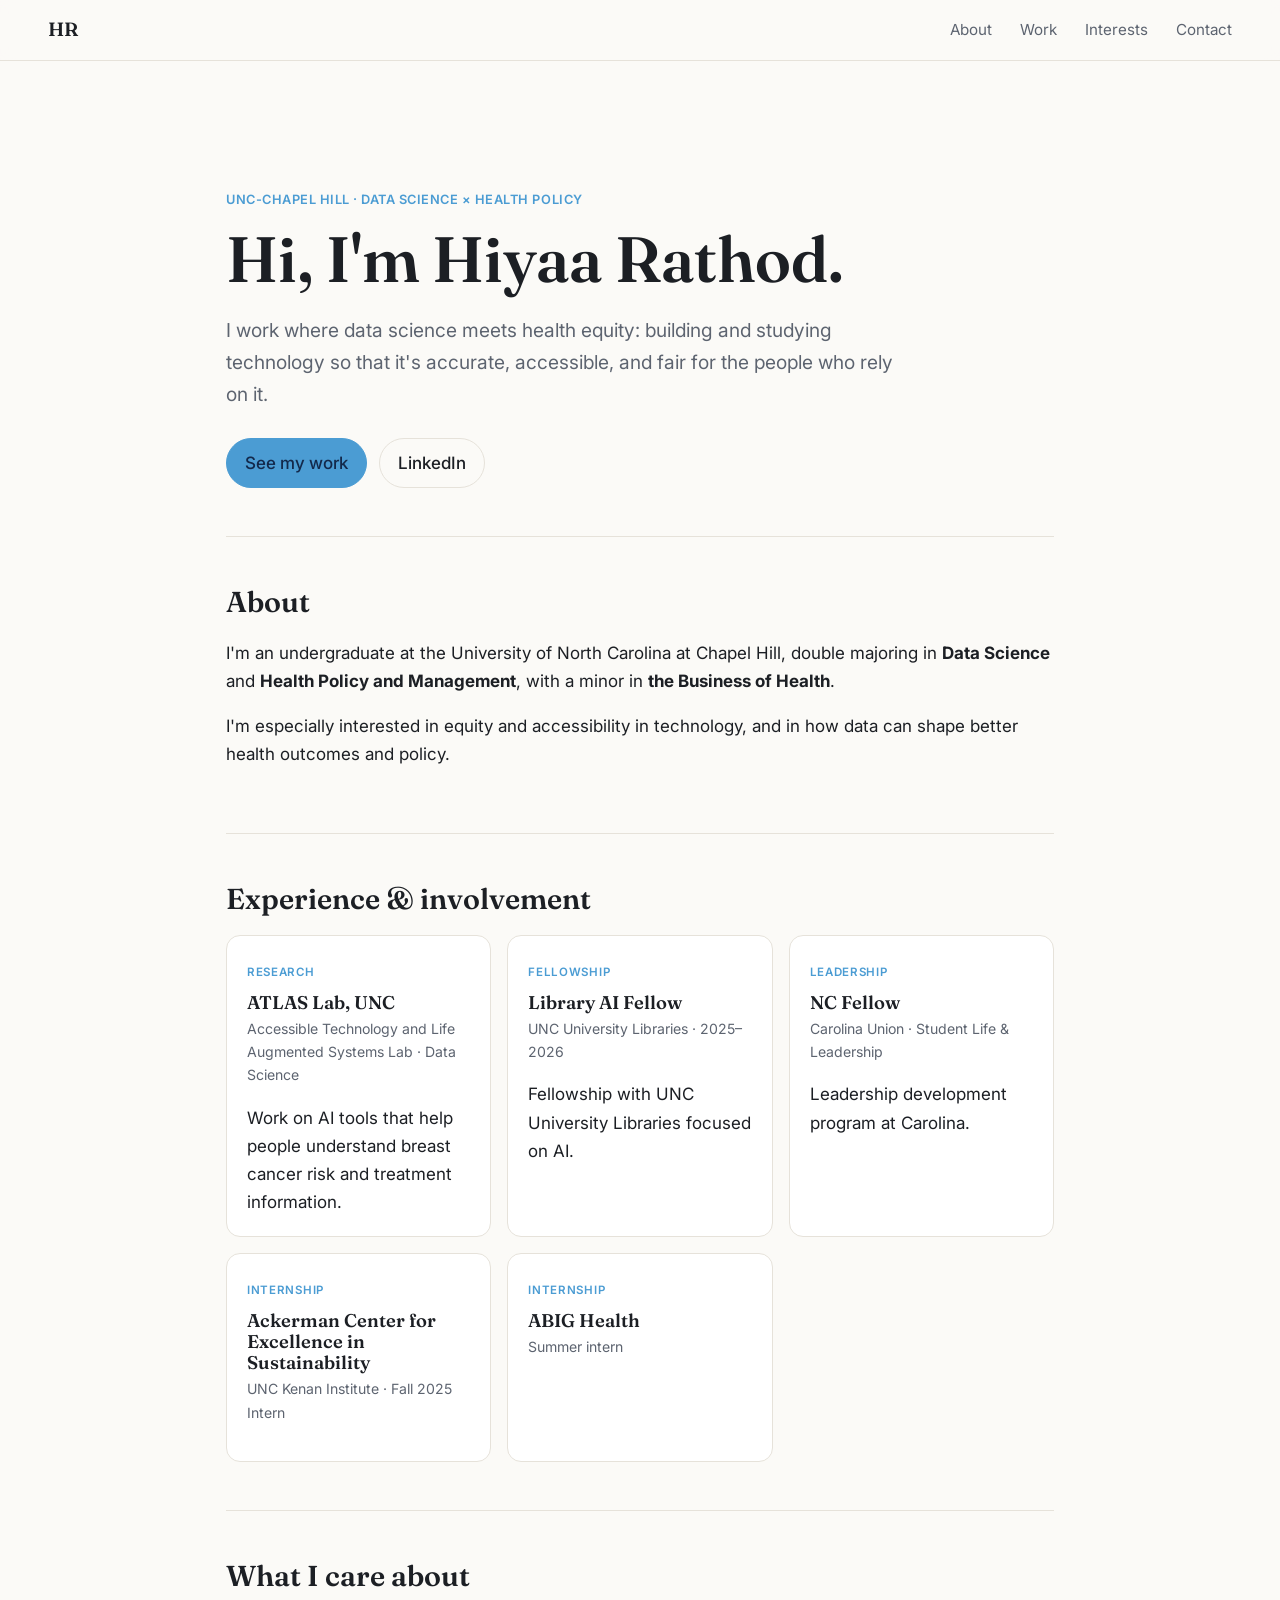
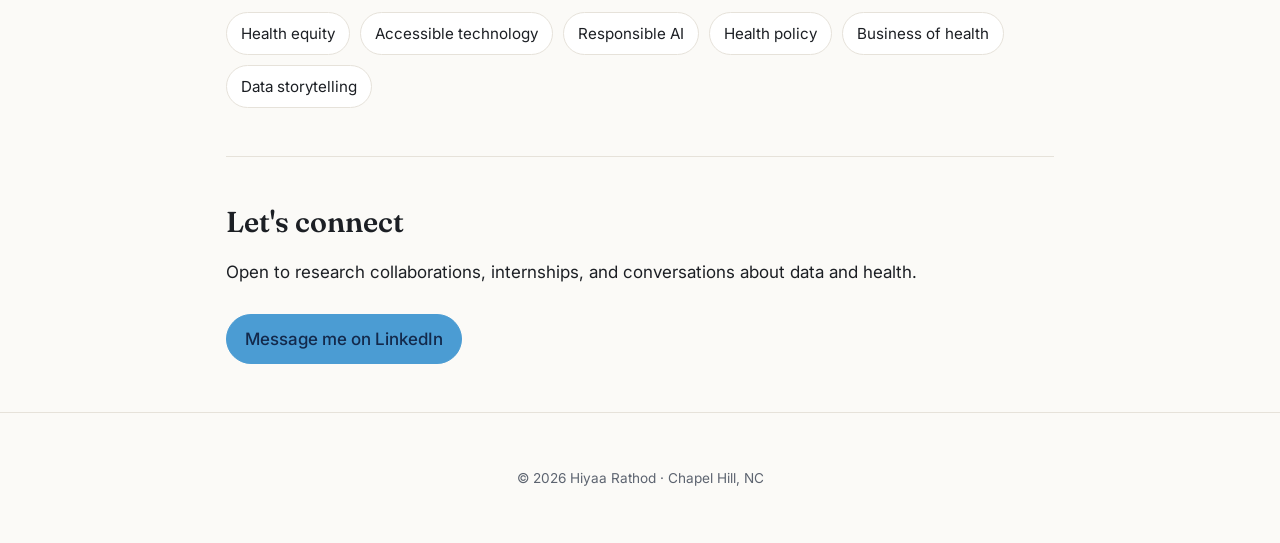
==== commit 3b7f0c2c: "Replace al-folio template with new landing page Swap the Jekyll template for a static one-page site " ====
--- a/index.html
+++ b/index.html
@@ -1,5 +1,118 @@
-<!DOCTYPE html> <html lang="en"> <head> <meta http-equiv="Content-Type" content="text/html; charset=UTF-8"> <meta charset="utf-8"> <meta name="viewport" content="width=device-width, initial-scale=1, shrink-to-fit=no"> <meta http-equiv="X-UA-Compatible" content="IE=edge"> <title> You R. Name </title> <meta name="author" content="You R. Name"> <meta name="description" content="A simple, whitespace theme for academics. Based on [*folio](https://github.com/bogoli/-folio) design. "> <meta name="keywords" content="jekyll, jekyll-theme, academic-website, portfolio-website"> <link rel="stylesheet" href="/al-folio/assets/css/bootstrap.min.css?a4b3f509e79c54a512b890d73235ef04"> <link rel="stylesheet" href="https://cdn.jsdelivr.net/npm/mdbootstrap@4.20.0/css/mdb.min.css" integrity="sha256-jpjYvU3G3N6nrrBwXJoVEYI/0zw8htfFnhT9ljN3JJw=" crossorigin="anonymous"> <link defer rel="stylesheet" href="/al-folio/assets/css/academicons.min.css?f0b7046b84e425c55f3463ac249818f5"> <link defer rel="stylesheet" href="/al-folio/assets/css/scholar-icons.css?62b2ac103a88034e6882a5be5f3e2772"> <link defer rel="stylesheet" type="text/css" href="https://fonts.googleapis.com/css?family=Roboto:300,400,500,700|Roboto+Slab:100,300,400,500,700|Material+Icons&amp;display=swap"> <link defer rel="stylesheet" href="/al-folio/assets/css/jekyll-pygments-themes-github.css?591dab5a4e56573bf4ef7fd332894c99" media="" id="highlight_theme_light"> <link rel="shortcut icon" href="data:image/svg+xml,&lt;svg%20xmlns=%22http://www.w3.org/2000/svg%22%20viewBox=%220%200%20100%20100%22&gt;&lt;text%20y=%22.9em%22%20font-size=%2290%22&gt;%E2%9A%9B%EF%B8%8F&lt;/text&gt;&lt;/svg&gt;"> <link rel="stylesheet" href="/al-folio/assets/css/main.css?d41d8cd98f00b204e9800998ecf8427e"> <link rel="canonical" href="https://alshedivat.github.io/al-folio/"> <script src="/al-folio/assets/js/theme.js?a81d82887dd692e91686b43de4542f18"></script> <link defer rel="stylesheet" href="/al-folio/assets/css/jekyll-pygments-themes-native.css?5847e5ed4a4568527aa6cfab446049ca" media="none" id="highlight_theme_dark"> <script>
-    initTheme();
-  </script> </head> <body class="fixed-top-nav "> <header> <nav id="navbar" class="navbar navbar-light navbar-expand-sm fixed-top" role="navigation"> <div class="container"> <button class="navbar-toggler collapsed ml-auto" type="button" data-toggle="collapse" data-target="#navbarNav" aria-controls="navbarNav" aria-expanded="false" aria-label="Toggle navigation"> <span class="sr-only">Toggle navigation</span> <span class="icon-bar top-bar"></span> <span class="icon-bar middle-bar"></span> <span class="icon-bar bottom-bar"></span> </button> <div class="collapse navbar-collapse text-right" id="navbarNav"> <ul class="navbar-nav ml-auto flex-nowrap"> <li class="nav-item active"> <a class="nav-link" href="/al-folio/">about <span class="sr-only">(current)</span> </a> </li> <li class="nav-item "> <a class="nav-link" href="/al-folio/blog/">blog </a> </li> <li class="nav-item "> <a class="nav-link" href="/al-folio/publications/">publications </a> </li> <li class="nav-item "> <a class="nav-link" href="/al-folio/projects/">projects </a> </li> <li class="nav-item "> <a class="nav-link" href="/al-folio/repositories/">repositories </a> </li> <li class="nav-item "> <a class="nav-link" href="/al-folio/cv/">cv </a> </li> <li class="nav-item "> <a class="nav-link" href="/al-folio/teaching/">teaching </a> </li> <li class="nav-item "> <a class="nav-link" href="/al-folio/people/">people </a> </li> <li class="nav-item dropdown "> <a class="nav-link dropdown-toggle" href="#" id="navbarDropdown" role="button" data-toggle="dropdown" aria-haspopup="true" aria-expanded="false">submenus </a> <div class="dropdown-menu dropdown-menu-right" aria-labelledby="navbarDropdown"> <a class="dropdown-item " href="/al-folio/books/">bookshelf</a> <div class="dropdown-divider"></div> <a class="dropdown-item " href="/al-folio/blog/">blog</a> </div> </li> <li class="nav-item"> <button id="search-toggle" title="Search" onclick="openSearchModal()"> <span class="nav-link">ctrl k <i class="ti ti-search"></i></span> </button> </li> <li class="toggle-container"> <button id="light-toggle" title="Change theme"> <i class="ti ti-sun-moon" id="light-toggle-system"></i> <i class="ti ti-moon-filled" id="light-toggle-dark"></i> <i class="ti ti-sun-filled" id="light-toggle-light"></i> </button> </li> </ul> </div> </div> </nav> <progress id="progress" value="0"> <div class="progress-container"> <span class="progress-bar"></span> </div> </progress> </header> <div class="container mt-5" role="main"> <div class="post"> <header class="post-header"> <h1 class="post-title"> <span class="font-weight-bold">You</span> R. Name </h1> <p class="desc"><a href="#">Affiliations</a>. Address. Contacts. Motto. Etc.</p> </header> <article> <div class="profile float-right"> <figure> <picture> <source class="responsive-img-srcset" srcset="/al-folio/assets/img/prof_pic-480.webp 480w,/al-folio/assets/img/prof_pic-800.webp 800w,/al-folio/assets/img/prof_pic-1400.webp 1400w," type="image/webp" sizes="(min-width: 930px) 270.0px, (min-width: 576px) 30vw, 95vw"> <img src="/al-folio/assets/img/prof_pic.jpg?974957d202f671e4fa6700c04e68deae" class="img-fluid z-depth-1 rounded" width="100%" height="auto" alt="prof_pic.jpg" loading="eager" onerror="this.onerror=null; $('.responsive-img-srcset').remove();"> </source></picture> </figure> <div class="more-info"> <p>555 your office number</p> <p>123 your address street</p> <p>Your City, State 12345</p> </div> </div> <div class="clearfix"> <p>Write your biography here. Tell the world about yourself. Link to your favorite <a href="http://reddit.com" rel="external nofollow noopener" target="_blank">subreddit</a>. You can put a picture in, too. The code is already in, just name your picture <code class="language-plaintext highlighter-rouge">prof_pic.jpg</code> and put it in the <code class="language-plaintext highlighter-rouge">img/</code> folder.</p> <p>Put your address / P.O. box / other info right below your picture. You can also disable any of these elements by editing <code class="language-plaintext highlighter-rouge">profile</code> property of the YAML header of your <code class="language-plaintext highlighter-rouge">_pages/about.md</code>. Edit <code class="language-plaintext highlighter-rouge">_bibliography/papers.bib</code> and Jekyll will render your <a href="/al-folio/publications/">publications page</a> automatically.</p> <p>Link to your social media connections, too. This theme is set up to use <a href="https://fontawesome.com/" rel="external nofollow noopener" target="_blank">Font Awesome icons</a> and <a href="https://jpswalsh.github.io/academicons/" rel="external nofollow noopener" target="_blank">Academicons</a>, like the ones below. Add your Facebook, Twitter, LinkedIn, Google Scholar, or just disable all of them.</p> </div> <h2> <a href="/al-folio/news/" style="color: inherit">news</a> </h2> <div class="news"> <div class="table-responsive"> <table class="table table-sm table-borderless"> <tr> <th scope="row" style="width: 20%">Jan 15, 2016</th> <td> A simple inline announcement with Markdown emoji! <img class="emoji" title=":sparkles:" alt=":sparkles:" src="https://github.githubassets.com/images/icons/emoji/unicode/2728.png" height="20" width="20"> <img class="emoji" title=":smile:" alt=":smile:" src="https://github.githubassets.com/images/icons/emoji/unicode/1f604.png" height="20" width="20"> </td> </tr> <tr> <th scope="row" style="width: 20%">Nov 07, 2015</th> <td> <a class="news-title" href="/al-folio/news/announcement_2/">A long announcement with details</a> </td> </tr> <tr> <th scope="row" style="width: 20%">Oct 22, 2015</th> <td> A simple inline announcement. </td> </tr> </table> </div> </div> <h2> <a href="/al-folio/blog/" style="color: inherit">latest posts</a> </h2> <div class="news"> <div class="table-responsive" style="max-height: 60vw"> <table class="table table-sm table-borderless"> <tr> <th scope="row" style="width: 20%">Mar 26, 2025</th> <td> <a class="news-title" href="/al-folio/blog/2025/plotly/">a post with plotly.js</a> </td> </tr> <tr> <th scope="row" style="width: 20%">Dec 04, 2024</th> <td> <a class="news-title" href="/al-folio/blog/2024/photo-gallery/">a post with image galleries</a> </td> </tr> <tr> <th scope="row" style="width: 20%">May 14, 2024</th> <td> <a class="news-title" href="https://blog.google/technology/ai/google-gemini-update-flash-ai-assistant-io-2024/" target="_blank" rel="external nofollow noopener">Google Gemini updates: Flash 1.5, Gemma 2 and Project Astra</a> <svg width="2rem" height="2rem" viewbox="0 0 40 40" xmlns="http://www.w3.org/2000/svg"> <path d="M17 13.5v6H5v-12h6m3-3h6v6m0-6-9 9" class="icon_svg-stroke" stroke="#999" stroke-width="1.5" fill="none" fill-rule="evenodd" stroke-linecap="round" stroke-linejoin="round"></path> </svg> </td> </tr> </table> </div> </div> <h2> <a href="/al-folio/publications/" style="color: inherit">selected publications</a> </h2> <div class="publications"> <ol class="bibliography"><li> <div class="row"> <div class="col col-sm-2 abbr"> <abbr class="badge rounded w-100"> <a href="https://journals.aps.org/" rel="external nofollow noopener" target="_blank">PhysRev</a> </abbr> </div> <div id="PhysRev.47.777" class="col-sm-8"> <div class="title">Can Quantum-Mechanical Description of Physical Reality Be Considered Complete?</div> <div class="author"> <em>A. Einstein<sup>*†</sup></em>, <a href="https://en.wikipedia.org/wiki/Boris_Podolsky" rel="external nofollow noopener" target="_blank">B. Podolsky<sup>*</sup></a>, and <a href="https://en.wikipedia.org/wiki/Nathan_Rosen" rel="external nofollow noopener" target="_blank">N. Rosen<sup>*</sup></a> <i class="fa-solid fa-circle-info ml-1" data-toggle="popover" data-placement="top" data-html="true" data-content="* Example use of superscripts&lt;br&gt;† Albert Einstein"> </i> </div> <div class="periodical"> <em>Phys. Rev.</em>, New Jersey. <em>More Information</em> can be <a href="https://github.com/alshedivat/al-folio/" rel="external nofollow noopener" target="_blank">found here</a> , May 1935 </div> <div class="periodical"> </div> <div class="links"> <a class="abstract btn btn-sm z-depth-0" role="button">Abs</a> <a href="https://doi.org/10.1103/PhysRev.47.777" class="btn btn-sm z-depth-0" role="button" rel="external nofollow noopener" target="_blank">DOI</a> <a href="https://journals.aps.org/pr/abstract/10.1103/PhysRev.47.777" class="btn btn-sm z-depth-0" role="button" rel="external nofollow noopener" target="_blank">HTML</a> <a href="/al-folio/assets/pdf/example_pdf.pdf" class="btn btn-sm z-depth-0" role="button">PDF</a> <a href="https://www.youtube-nocookie.com/embed/aqz-KE-bpKQ" class="btn btn-sm z-depth-0" role="button" rel="external nofollow noopener" target="_blank">Video</a> </div> <div class="badges"> <span class="altmetric-embed" data-badge-type="2" data-badge-popover="right" data-altmetric-id="248277"></span> <span class="__dimensions_badge_embed__" data-doi="10.1103/PhysRev.47.777" data-style="small_rectangle" data-legend="hover-right" style="margin-bottom: 3px;"></span> <a href="https://scholar.google.com/citations?view_op=view_citation&amp;hl=en&amp;user=qc6CJjYAAAAJ&amp;citation_for_view=qc6CJjYAAAAJ:qyhmnyLat1gC" aria-label="Google Scholar link" role="button" rel="external nofollow noopener" target="_blank"> <img src="https://img.shields.io/badge/scholar-27260-4285F4?logo=googlescholar&amp;labelColor=beige" alt="27260 Google Scholar citations"> </a> <a href="https://inspirehep.net/literature/3255" aria-label="Inspirehep link" role="button" rel="external nofollow noopener" target="_blank"> <img src="https://img.shields.io/badge/inspire-8.4K-001628?logo=inspire&amp;logoColor=001628&amp;labelColor=beige" alt="8.4K InspireHEP citations"> </a> </div> <div class="abstract hidden"> <p>In a complete theory there is an element corresponding to each element of reality. A sufficient condition for the reality of a physical quantity is the possibility of predicting it with certainty, without disturbing the system. In quantum mechanics in the case of two physical quantities described by non-commuting operators, the knowledge of one precludes the knowledge of the other. Then either (1) the description of reality given by the wave function in quantum mechanics is not complete or (2) these two quantities cannot have simultaneous reality. Consideration of the problem of making predictions concerning a system on the basis of measurements made on another system that had previously interacted with it leads to the result that if (1) is false then (2) is also false. One is thus led to conclude that the description of reality as given by a wave function is not complete.</p> </div> </div> </div> </li></ol> </div> <div class="social"> <div class="contact-icons"> <a href="/al-folio/assets/pdf/example_pdf.pdf" title="CV" target="_blank"><i class="ai ai-cv"></i></a> <a href="mailto:%79%6F%75@%65%78%61%6D%70%6C%65.%63%6F%6D" title="email"><i class="fa-solid fa-envelope"></i></a> <a href="https://inspirehep.net/authors/1010907" title="Inspire HEP" rel="external nofollow noopener" target="_blank"><i class="ai ai-inspire"></i></a> <a href="/al-folio/feed.xml" title="RSS Feed"><i class="fa-solid fa-square-rss"></i></a> <a href="https://scholar.google.com/citations?user=qc6CJjYAAAAJ" title="Google Scholar" rel="external nofollow noopener" target="_blank"><i class="ai ai-google-scholar"></i></a> <a href="https://www.alberteinstein.com/" title="Custom Social" rel="external nofollow noopener" target="_blank"> <img src="https://www.alberteinstein.com/wp-content/uploads/2024/03/cropped-favicon-192x192.png" alt="Custom Social"> </a> </div> <div class="contact-note">You can even add a little note about which of these is the best way to reach you. </div> </div> </article> </div> </div> <footer class="fixed-bottom" role="contentinfo"> <div class="container mt-0"> © Copyright 2026 You R. Name. Powered by <a href="https://jekyllrb.com/" target="_blank" rel="external nofollow noopener">Jekyll</a> with <a href="https://github.com/alshedivat/al-folio" rel="external nofollow noopener" target="_blank">al-folio</a> theme. Hosted by <a href="https://pages.github.com/" target="_blank" rel="external nofollow noopener">GitHub Pages</a>. Photos from <a href="https://unsplash.com" target="_blank" rel="external nofollow noopener">Unsplash</a>. </div> </footer> <script src="https://cdn.jsdelivr.net/npm/jquery@3.6.0/dist/jquery.min.js" integrity="sha256-/xUj+3OJU5yExlq6GSYGSHk7tPXikynS7ogEvDej/m4=" crossorigin="anonymous"></script> <script src="/al-folio/assets/js/bootstrap.bundle.min.js"></script> <script src="https://cdn.jsdelivr.net/npm/mdbootstrap@4.20.0/js/mdb.min.js" integrity="sha256-NdbiivsvWt7VYCt6hYNT3h/th9vSTL4EDWeGs5SN3DA=" crossorigin="anonymous"></script> <script defer src="https://cdn.jsdelivr.net/npm/masonry-layout@4.2.2/dist/masonry.pkgd.min.js" integrity="sha256-Nn1q/fx0H7SNLZMQ5Hw5JLaTRZp0yILA/FRexe19VdI=" crossorigin="anonymous"></script> <script defer src="https://cdn.jsdelivr.net/npm/imagesloaded@5.0.0/imagesloaded.pkgd.min.js" integrity="sha256-htrLFfZJ6v5udOG+3kNLINIKh2gvoKqwEhHYfTTMICc=" crossorigin="anonymous"></script> <script defer src="/al-folio/assets/js/masonry.js?a0db7e5d5c70cc3252b3138b0c91dcaf" type="text/javascript"></script> <script defer src="https://cdn.jsdelivr.net/npm/medium-zoom@1.1.0/dist/medium-zoom.min.js" integrity="sha256-ZgMyDAIYDYGxbcpJcfUnYwNevG/xi9OHKaR/8GK+jWc=" crossorigin="anonymous"></script> <script defer src="/al-folio/assets/js/zoom.js?85ddb88934d28b74e78031fd54cf8308"></script> <script src="/al-folio/assets/js/no_defer.js?2781658a0a2b13ed609542042a859126"></script> <script defer src="/al-folio/assets/js/common.js?c15de51d4bb57887caa2c21988d97279"></script> <script defer src="/al-folio/assets/js/copy_code.js?c8a01c11a92744d44b093fc3bda915df" type="text/javascript"></script> <script defer src="/al-folio/assets/js/jupyter_new_tab.js?d9f17b6adc2311cbabd747f4538bb15f"></script> <script async src="https://d1bxh8uas1mnw7.cloudfront.net/assets/embed.js"></script> <script async src="https://badge.dimensions.ai/badge.js"></script> <script defer type="text/javascript" id="MathJax-script" src="https://cdn.jsdelivr.net/npm/mathjax@3.2.2/es5/tex-mml-chtml.js" integrity="sha256-MASABpB4tYktI2Oitl4t+78w/lyA+D7b/s9GEP0JOGI=" crossorigin="anonymous"></script> <script src="/al-folio/assets/js/mathjax-setup.js?a5bb4e6a542c546dd929b24b8b236dfd"></script> <script defer src="https://cdnjs.cloudflare.com/polyfill/v3/polyfill.min.js?features=es6" crossorigin="anonymous"></script> <script defer src="/al-folio/assets/js/progress-bar.js?2f30e0e6801ea8f5036fa66e1ab0a71a" type="text/javascript"></script> <script src="/al-folio/assets/js/vanilla-back-to-top.min.js?f40d453793ff4f64e238e420181a1d17"></script> <script>
-    addBackToTop();
-  </script> <script type="module" src="/al-folio/assets/js/search/ninja-keys.min.js?a3446f084dcaecc5f75aa1757d087dcf"></script> <ninja-keys hidebreadcrumbs noautoloadmdicons placeholder="Type to start searching"></ninja-keys> <script src="/al-folio/assets/js/search-setup.js?6c304f7b1992d4b60f7a07956e52f04a"></script> <script src="/al-folio/assets/js/search-data.js"></script> <script src="/al-folio/assets/js/shortcut-key.js?6f508d74becd347268a7f822bca7309d"></script> </body> </html>+<!doctype html>
+<html lang="en">
+<head>
+  <meta charset="utf-8">
+  <meta name="viewport" content="width=device-width, initial-scale=1">
+  <title>Hiyaa Rathod</title>
+  <meta name="description" content="Hiyaa Rathod — Data Science and Health Policy & Management student at UNC-Chapel Hill.">
+  <link rel="preconnect" href="https://fonts.googleapis.com">
+  <link rel="preconnect" href="https://fonts.gstatic.com" crossorigin>
+  <link href="https://fonts.googleapis.com/css2?family=Fraunces:opsz,wght@9..144,500;9..144,600&family=Inter:wght@400;500;600&display=swap" rel="stylesheet">
+  <link rel="stylesheet" href="styles.css">
+</head>
+<body>
+  <header class="site-header">
+    <a class="logo" href="#top">HR</a>
+    <nav>
+      <a href="#about">About</a>
+      <a href="#work">Work</a>
+      <a href="#interests">Interests</a>
+      <a href="#contact">Contact</a>
+    </nav>
+  </header>
+
+  <main id="top">
+    <section class="hero">
+      <p class="eyebrow">UNC-Chapel Hill · Data Science × Health Policy</p>
+      <h1>Hi, I'm Hiyaa Rathod.</h1>
+      <p class="lede">
+        I work where data science meets health equity: building and studying
+        technology so that it's accurate, accessible, and fair for the people who rely on it.
+      </p>
+      <div class="cta">
+        <a class="btn primary" href="#work">See my work</a>
+        <a class="btn" href="https://www.linkedin.com/in/hiyaa-rathod-34679525b/" target="_blank" rel="noopener">LinkedIn</a>
+      </div>
+    </section>
+
+    <section id="about" class="section">
+      <h2>About</h2>
+      <p>
+        I'm an undergraduate at the University of North Carolina at Chapel Hill, double majoring in
+        <strong>Data Science</strong> and <strong>Health Policy and Management</strong>, with a minor in
+        <strong>the Business of Health</strong>.
+      </p>
+      <p>
+        <!-- TODO: add a personal line or two: hometown, class year, what got you into health + data. -->
+        I'm especially interested in equity and accessibility in technology, and in how data can shape
+        better health outcomes and policy.
+      </p>
+    </section>
+
+    <section id="work" class="section">
+      <h2>Experience &amp; involvement</h2>
+      <ul class="cards">
+        <li class="card">
+          <span class="tag">Research</span>
+          <h3>ATLAS Lab, UNC</h3>
+          <p class="meta">Accessible Technology and Life Augmented Systems Lab · Data Science</p>
+          <p>Work on AI tools that help people understand breast cancer risk and treatment information.</p>
+        </li>
+        <li class="card">
+          <span class="tag">Fellowship</span>
+          <h3>Library AI Fellow</h3>
+          <p class="meta">UNC University Libraries · 2025–2026</p>
+          <p><!-- TODO: describe your fellowship project --> Fellowship with UNC University Libraries focused on AI.</p>
+        </li>
+        <li class="card">
+          <span class="tag">Leadership</span>
+          <h3>NC Fellow</h3>
+          <p class="meta">Carolina Union · Student Life &amp; Leadership</p>
+          <p><!-- TODO: what you've done / learned through NC Fellows --> Leadership development program at Carolina.</p>
+        </li>
+        <li class="card">
+          <span class="tag">Internship</span>
+          <h3>Ackerman Center for Excellence in Sustainability</h3>
+          <p class="meta">UNC Kenan Institute · Fall 2025 Intern</p>
+          <p><!-- TODO: add project details --></p>
+        </li>
+        <li class="card">
+          <span class="tag">Internship</span>
+          <h3>ABIG Health</h3>
+          <p class="meta">Summer intern <!-- TODO: confirm year and role --></p>
+          <p><!-- TODO: add what you worked on --></p>
+        </li>
+      </ul>
+    </section>
+
+    <section id="interests" class="section">
+      <h2>What I care about</h2>
+      <ul class="pills">
+        <li>Health equity</li>
+        <li>Accessible technology</li>
+        <li>Responsible AI</li>
+        <li>Health policy</li>
+        <li>Business of health</li>
+        <li>Data storytelling</li>
+      </ul>
+    </section>
+
+    <section id="contact" class="section contact">
+      <h2>Let's connect</h2>
+      <p>Open to research collaborations, internships, and conversations about data and health.</p>
+      <div class="cta">
+        <a class="btn primary" href="https://www.linkedin.com/in/hiyaa-rathod-34679525b/" target="_blank" rel="noopener">Message me on LinkedIn</a>
+        <!-- TODO: add email / resume link if you want them public -->
+        <!-- <a class="btn" href="mailto:you@example.com">Email</a> -->
+        <!-- <a class="btn" href="resume.pdf">Résumé</a> -->
+      </div>
+    </section>
+  </main>
+
+  <footer class="site-footer">
+    <p>© <span id="year"></span> Hiyaa Rathod · Chapel Hill, NC</p>
+  </footer>
+
+  <script>document.getElementById('year').textContent = new Date().getFullYear();</script>
+</body>
+</html>
--- a/styles.css
+++ b/styles.css
@@ -0,0 +1,78 @@
+:root {
+  --bg: #fbfaf7;
+  --surface: #ffffff;
+  --text: #1c1f24;
+  --muted: #5d6470;
+  --line: #e6e2da;
+  --accent: #4b9cd3; /* Carolina blue */
+  --accent-ink: #13294b; /* navy */
+  --radius: 14px;
+}
+
+@media (prefers-color-scheme: dark) {
+  :root {
+    --bg: #0f1218;
+    --surface: #171b23;
+    --text: #e9ecf1;
+    --muted: #a0a8b5;
+    --line: #2a303b;
+    --accent: #7bb8e3;
+    --accent-ink: #0f1218;
+  }
+}
+
+* { box-sizing: border-box; }
+html { scroll-behavior: smooth; }
+body {
+  margin: 0;
+  background: var(--bg);
+  color: var(--text);
+  font: 400 17px/1.65 "Inter", system-ui, sans-serif;
+}
+
+a { color: inherit; }
+h1, h2, h3 { font-family: "Fraunces", Georgia, serif; font-weight: 600; line-height: 1.15; }
+
+.site-header {
+  position: sticky; top: 0; z-index: 10;
+  display: flex; justify-content: space-between; align-items: center;
+  padding: 14px clamp(16px, 5vw, 48px);
+  background: color-mix(in srgb, var(--bg) 85%, transparent);
+  backdrop-filter: blur(8px);
+  border-bottom: 1px solid var(--line);
+}
+.logo { font-family: "Fraunces", serif; font-weight: 600; text-decoration: none; font-size: 1.2rem; }
+nav { display: flex; gap: clamp(12px, 3vw, 28px); }
+nav a { text-decoration: none; color: var(--muted); font-size: .95rem; }
+nav a:hover { color: var(--text); }
+
+main { max-width: 860px; margin: 0 auto; padding: 0 16px; }
+
+.hero { padding: clamp(64px, 12vw, 128px) 0 48px; }
+.eyebrow { color: var(--accent); font-weight: 600; letter-spacing: .04em; text-transform: uppercase; font-size: .8rem; margin: 0 0 12px; }
+.hero h1 { font-size: clamp(2.4rem, 7vw, 4rem); margin: 0 0 20px; }
+.lede { font-size: 1.2rem; color: var(--muted); max-width: 36em; margin: 0; }
+
+.cta { display: flex; flex-wrap: wrap; gap: 12px; margin-top: 28px; }
+.btn {
+  display: inline-block; padding: 10px 18px; border-radius: 999px;
+  border: 1px solid var(--line); text-decoration: none; font-weight: 500;
+  transition: border-color .15s, transform .15s;
+}
+.btn:hover { border-color: var(--accent); transform: translateY(-1px); }
+.btn.primary { background: var(--accent); border-color: var(--accent); color: var(--accent-ink); }
+
+.section { padding: 48px 0; border-top: 1px solid var(--line); }
+.section h2 { font-size: 1.8rem; margin: 0 0 20px; }
+
+.cards { list-style: none; padding: 0; margin: 0; display: grid; gap: 16px; grid-template-columns: repeat(auto-fit, minmax(240px, 1fr)); }
+.card { background: var(--surface); border: 1px solid var(--line); border-radius: var(--radius); padding: 20px; }
+.card h3 { margin: 8px 0 4px; font-size: 1.15rem; }
+.card .meta { color: var(--muted); font-size: .88rem; margin: 0 0 8px; }
+.card p:last-child { margin-bottom: 0; }
+.tag { font-size: .72rem; font-weight: 600; text-transform: uppercase; letter-spacing: .06em; color: var(--accent); }
+
+.pills { list-style: none; padding: 0; margin: 0; display: flex; flex-wrap: wrap; gap: 10px; }
+.pills li { padding: 8px 14px; border: 1px solid var(--line); border-radius: 999px; background: var(--surface); font-size: .95rem; }
+
+.site-footer { text-align: center; color: var(--muted); font-size: .85rem; padding: 40px 16px; border-top: 1px solid var(--line); }
